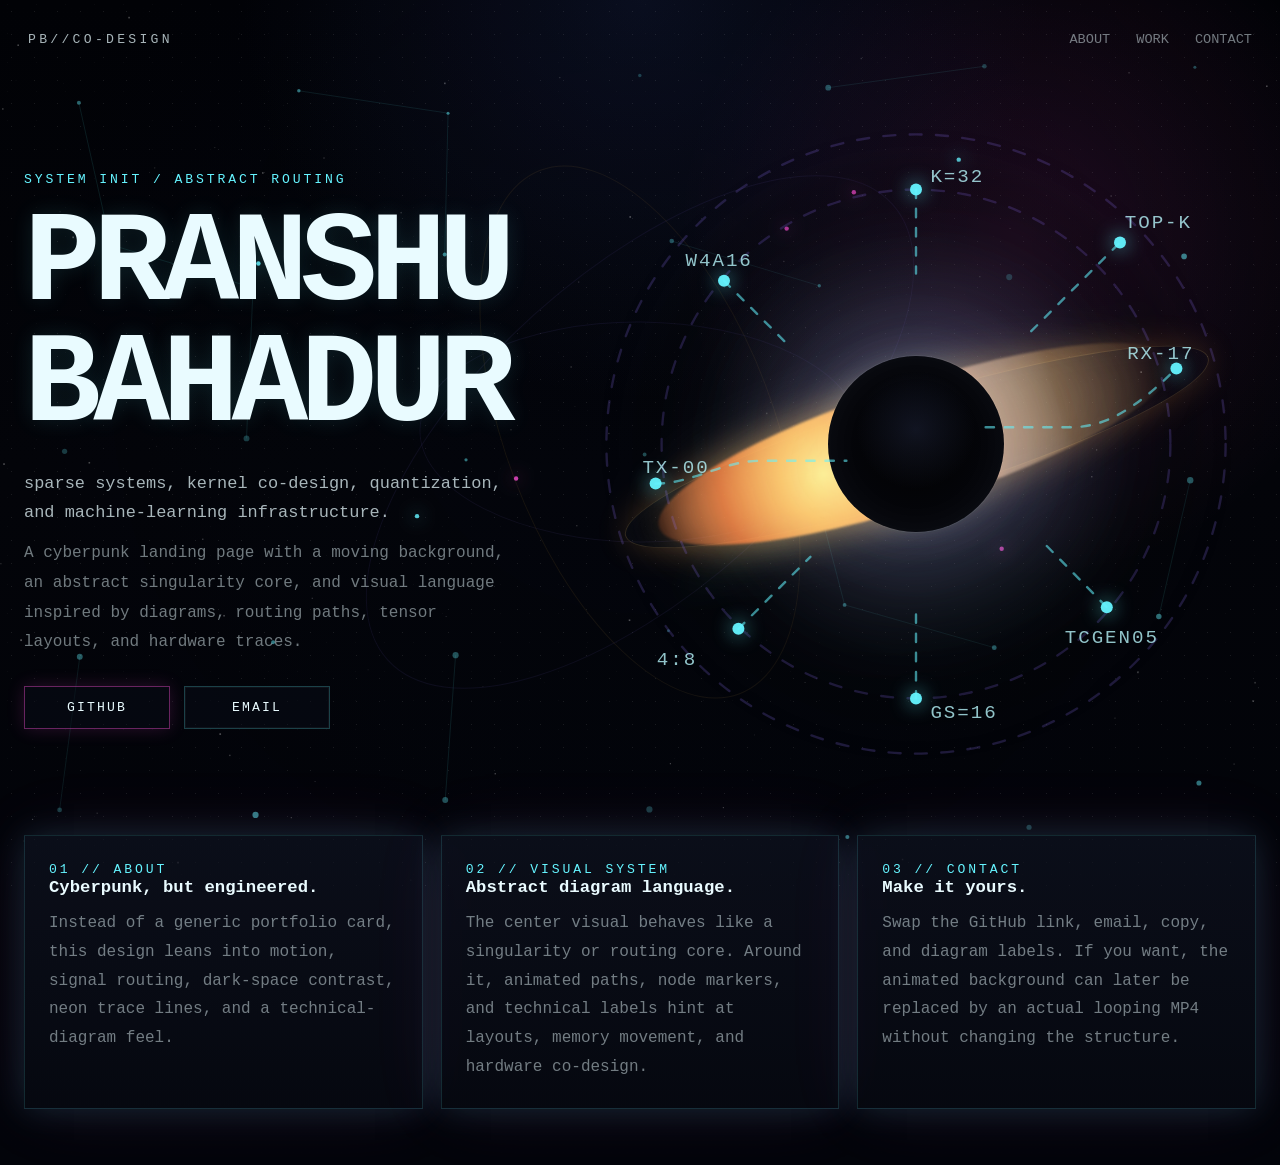
==== index.html @ ff1c65b3 "v1" ====
<!DOCTYPE html>
<html lang="en">
<head>
  <meta charset="UTF-8" />
  <meta name="viewport" content="width=device-width, initial-scale=1.0" />
  <title>Pranshu Bahadur — Co-Design</title>
  <meta name="description" content="Cyberpunk personal website with animated abstract co-design visuals." />
  <link rel="stylesheet" href="styles.css" />
</head>
<body>
  <div class="noise"></div>
  <canvas id="bg-canvas" aria-hidden="true"></canvas>

  <main class="page-shell">
    <header class="topbar">
      <div class="brand">PB//CO-DESIGN</div>
      <nav class="nav">
        <a href="#about">ABOUT</a>
        <a href="#work">WORK</a>
        <a href="#contact">CONTACT</a>
      </nav>
    </header>

    <section class="hero">
      <div class="hero-copy">
        <p class="eyebrow">SYSTEM INIT / ABSTRACT ROUTING</p>
        <h1>
          PRANSHU<br />
          BAHADUR
        </h1>
        <p class="lead">
          sparse systems, kernel co-design, quantization, and machine-learning infrastructure.
        </p>
        <p class="sublead">
          A cyberpunk landing page with a moving background, an abstract singularity core,
          and visual language inspired by diagrams, routing paths, tensor layouts, and hardware traces.
        </p>

        <div class="cta-row">
          <a class="cta primary" href="https://github.com/yourusername" target="_blank" rel="noreferrer">GITHUB</a>
          <a class="cta" href="mailto:you@example.com">EMAIL</a>
        </div>
      </div>

      <div class="hero-visual" aria-hidden="true">
        <div class="halo halo-1"></div>
        <div class="halo halo-2"></div>
        <div class="singularity-wrap">
          <div class="disc"></div>
          <div class="ring ring-a"></div>
          <div class="ring ring-b"></div>
          <div class="reference-texture"></div>
          <svg class="diagram-overlay" viewBox="0 0 600 600" fill="none" xmlns="http://www.w3.org/2000/svg">
            <circle cx="300" cy="300" r="212" class="trace faint"/>
            <circle cx="300" cy="300" r="258" class="trace faint"/>
            <path d="M83 333C114 333 139 314 170 314H242" class="trace"/>
            <path d="M358 286H429C456 286 481 273 517 237" class="trace"/>
            <path d="M300 88V158" class="trace"/>
            <path d="M300 442V512" class="trace"/>
            <path d="M140 164L191 215" class="trace"/>
            <path d="M409 385L459 436" class="trace"/>
            <path d="M152 454L212 394" class="trace"/>
            <path d="M396 206L470 132" class="trace"/>
            <circle cx="83" cy="333" r="5" class="node"/>
            <circle cx="517" cy="237" r="5" class="node"/>
            <circle cx="300" cy="88" r="5" class="node"/>
            <circle cx="300" cy="512" r="5" class="node"/>
            <circle cx="140" cy="164" r="5" class="node"/>
            <circle cx="459" cy="436" r="5" class="node"/>
            <circle cx="152" cy="454" r="5" class="node"/>
            <circle cx="470" cy="132" r="5" class="node"/>
            <text x="72" y="324">TX-00</text>
            <text x="476" y="229">RX-17</text>
            <text x="312" y="82">K=32</text>
            <text x="312" y="528">GS=16</text>
            <text x="108" y="152">W4A16</text>
            <text x="424" y="466">TCGEN05</text>
            <text x="84" y="484">4:8</text>
            <text x="474" y="120">TOP-K</text>
          </svg>
        </div>
      </div>
    </section>

    <section class="info-grid">
      <article id="about" class="panel">
        <span class="panel-tag">01 // ABOUT</span>
        <h2>Cyberpunk, but engineered.</h2>
        <p>
          Instead of a generic portfolio card, this design leans into motion, signal routing,
          dark-space contrast, neon trace lines, and a technical-diagram feel.
        </p>
      </article>

      <article id="work" class="panel">
        <span class="panel-tag">02 // VISUAL SYSTEM</span>
        <h2>Abstract diagram language.</h2>
        <p>
          The center visual behaves like a singularity or routing core. Around it, animated paths,
          node markers, and technical labels hint at layouts, memory movement, and hardware co-design.
        </p>
      </article>

      <article id="contact" class="panel">
        <span class="panel-tag">03 // CONTACT</span>
        <h2>Make it yours.</h2>
        <p>
          Swap the GitHub link, email, copy, and diagram labels. If you want, the animated background
          can later be replaced by an actual looping MP4 without changing the structure.
        </p>
      </article>
    </section>
  </main>

  <script src="script.js"></script>
</body>
</html>
---- styles.css ----
:root {
  --bg: #04050a;
  --bg-2: #080a14;
  --panel: rgba(10, 13, 23, 0.52);
  --line: rgba(103, 225, 255, 0.22);
  --line-strong: rgba(125, 245, 255, 0.78);
  --text: #e9fbff;
  --muted: rgba(233, 251, 255, 0.72);
  --soft: rgba(233, 251, 255, 0.48);
  --pink: #ff4fd8;
  --cyan: #65f4ff;
  --gold: #ffb84d;
  --violet: #8f75ff;
  --shadow: 0 0 32px rgba(101, 244, 255, 0.14), 0 0 72px rgba(255, 79, 216, 0.08);
  --mono: "IBM Plex Mono", "SFMono-Regular", Consolas, "Liberation Mono", Menlo, monospace;
}

* { box-sizing: border-box; }
html, body { margin: 0; min-height: 100%; }
body {
  font-family: var(--mono);
  color: var(--text);
  background:
    radial-gradient(circle at top, rgba(33, 44, 92, 0.3), transparent 30%),
    radial-gradient(circle at 80% 20%, rgba(255, 79, 216, 0.12), transparent 25%),
    linear-gradient(180deg, #020307 0%, var(--bg) 40%, #02040a 100%);
  overflow-x: hidden;
}

a { color: inherit; text-decoration: none; }

#bg-canvas,
.noise {
  position: fixed;
  inset: 0;
  width: 100%;
  height: 100%;
  pointer-events: none;
}

#bg-canvas {
  z-index: 0;
  opacity: 0.92;
}

.noise {
  z-index: 1;
  opacity: 0.11;
  background-image:
    radial-gradient(rgba(255,255,255,0.8) 0.55px, transparent 0.8px),
    radial-gradient(rgba(255,255,255,0.25) 0.4px, transparent 0.65px);
  background-position: 0 0, 22px 19px;
  background-size: 23px 23px, 29px 29px;
  mix-blend-mode: screen;
}

.page-shell {
  position: relative;
  z-index: 2;
  width: min(1320px, calc(100% - 48px));
  margin: 0 auto;
  padding: 24px 0 56px;
}

.topbar {
  display: flex;
  justify-content: space-between;
  align-items: center;
  gap: 20px;
  padding: 8px 4px 28px;
}

.brand {
  letter-spacing: 0.25em;
  font-size: 0.82rem;
  color: var(--muted);
}

.nav {
  display: flex;
  gap: 26px;
  flex-wrap: wrap;
}

.nav a {
  font-size: 0.85rem;
  color: var(--soft);
  transition: color 180ms ease, text-shadow 180ms ease;
}

.nav a:hover {
  color: var(--text);
  text-shadow: 0 0 18px rgba(101, 244, 255, 0.5);
}

.hero {
  min-height: 82vh;
  display: grid;
  grid-template-columns: 1.05fr 1fr;
  gap: 48px;
  align-items: center;
}

.hero-copy {
  padding: 24px 0;
}

.eyebrow,
.panel-tag {
  font-size: 0.82rem;
  letter-spacing: 0.22em;
  color: var(--cyan);
  margin-bottom: 18px;
}

.hero h1 {
  margin: 0;
  font-size: clamp(3.35rem, 10vw, 8rem);
  line-height: 0.94;
  letter-spacing: -0.06em;
  text-shadow: 0 0 22px rgba(101, 244, 255, 0.12);
}

.lead {
  margin: 24px 0 12px;
  max-width: 50ch;
  font-size: 1.06rem;
  line-height: 1.7;
  color: var(--muted);
}

.sublead {
  margin: 0;
  max-width: 58ch;
  line-height: 1.85;
  color: var(--soft);
}

.cta-row {
  display: flex;
  gap: 14px;
  flex-wrap: wrap;
  margin-top: 28px;
}

.cta {
  display: inline-flex;
  align-items: center;
  justify-content: center;
  min-width: 146px;
  padding: 13px 18px;
  border: 1px solid rgba(101, 244, 255, 0.24);
  background: rgba(10, 14, 25, 0.44);
  box-shadow: inset 0 0 0 1px rgba(255,255,255,0.04);
  backdrop-filter: blur(10px);
  color: var(--text);
  letter-spacing: 0.16em;
  font-size: 0.82rem;
  transition: transform 180ms ease, border-color 180ms ease, box-shadow 180ms ease;
}

.cta:hover {
  transform: translateY(-2px);
  border-color: rgba(101, 244, 255, 0.6);
  box-shadow: 0 0 22px rgba(101, 244, 255, 0.18);
}

.cta.primary {
  border-color: rgba(255, 79, 216, 0.4);
  box-shadow: 0 0 18px rgba(255, 79, 216, 0.16);
}

.hero-visual {
  position: relative;
  display: flex;
  align-items: center;
  justify-content: center;
  min-height: 720px;
}

.singularity-wrap {
  position: relative;
  width: min(720px, 96vw);
  aspect-ratio: 1;
  display: grid;
  place-items: center;
}

.halo {
  position: absolute;
  border-radius: 999px;
  filter: blur(40px);
}

.halo-1 {
  width: 430px;
  height: 430px;
  background: radial-gradient(circle, rgba(101, 244, 255, 0.28), transparent 68%);
}

.halo-2 {
  width: 520px;
  height: 320px;
  transform: rotate(-16deg);
  background: radial-gradient(circle, rgba(255, 79, 216, 0.18), transparent 68%);
}

.disc {
  position: absolute;
  width: 176px;
  height: 176px;
  border-radius: 50%;
  background:
    radial-gradient(circle at 50% 42%, rgba(44, 53, 89, 0.35), transparent 44%),
    radial-gradient(circle at 50% 50%, #020202 0%, #04050a 62%, #070b12 100%);
  box-shadow:
    0 0 0 1px rgba(255,255,255,0.06),
    0 0 52px rgba(255,255,255,0.08),
    inset 0 0 48px rgba(255,255,255,0.04);
  z-index: 6;
}

.ring {
  position: absolute;
  border-radius: 50%;
  transform-origin: center center;
}

.ring-a {
  width: 540px;
  height: 120px;
  transform: rotate(-18deg);
  background:
    radial-gradient(circle at 32% 50%, rgba(255, 242, 149, 0.95) 0%, rgba(255, 201, 110, 0.92) 12%, rgba(255, 128, 64, 0.72) 28%, rgba(117, 34, 8, 0.16) 50%, transparent 65%),
    linear-gradient(90deg, transparent 0%, rgba(255, 227, 150, 0.3) 20%, rgba(255,255,255,0.88) 50%, rgba(255, 191, 107, 0.28) 78%, transparent 100%);
  filter: blur(1.2px) drop-shadow(0 0 18px rgba(255, 201, 110, 0.45)) drop-shadow(0 0 30px rgba(255,255,255,0.18));
  z-index: 5;
  animation: drift-ring-a 18s linear infinite;
}

.ring-b {
  width: 610px;
  height: 100px;
  transform: rotate(-17deg) translateY(3px);
  border: 1px solid rgba(255, 206, 119, 0.18);
  box-shadow: 0 0 32px rgba(255, 166, 77, 0.2), inset 0 0 25px rgba(255,255,255,0.03);
  z-index: 4;
  animation: drift-ring-b 26s linear infinite reverse;
}

.reference-texture {
  position: absolute;
  inset: 11%;
  background-image: url("assets/blackhole-reference.png");
  background-size: cover;
  background-position: center;
  opacity: 0.16;
  mix-blend-mode: screen;
  filter: hue-rotate(120deg) saturate(0.7) blur(12px);
  border-radius: 50%;
  transform: rotate(-8deg) scale(1.02);
  z-index: 3;
}

.diagram-overlay {
  position: absolute;
  inset: 0;
  width: 100%;
  height: 100%;
  z-index: 7;
}

.diagram-overlay text {
  fill: rgba(186, 250, 255, 0.78);
  font-size: 16px;
  letter-spacing: 0.1em;
  font-family: var(--mono);
}

.trace {
  stroke: rgba(101, 244, 255, 0.56);
  stroke-width: 2;
  stroke-linecap: round;
  stroke-dasharray: 7 9;
}

.trace.faint {
  stroke: rgba(143, 117, 255, 0.2);
  stroke-dasharray: 10 12;
}

.node {
  fill: rgba(101, 244, 255, 0.95);
  filter: drop-shadow(0 0 8px rgba(101, 244, 255, 0.9));
}

.info-grid {
  display: grid;
  grid-template-columns: repeat(3, 1fr);
  gap: 18px;
  margin-top: 22px;
}

.panel {
  padding: 24px 24px 26px;
  border: 1px solid rgba(101, 244, 255, 0.14);
  background: linear-gradient(180deg, rgba(16, 20, 34, 0.65), rgba(8, 10, 18, 0.7));
  box-shadow: var(--shadow);
  backdrop-filter: blur(10px);
}

.panel h2 {
  margin: 0 0 12px;
  font-size: 1.08rem;
}

.panel p {
  margin: 0;
  line-height: 1.8;
  color: var(--soft);
}

@keyframes drift-ring-a {
  0% { transform: rotate(-18deg) scaleX(1) scaleY(1); }
  50% { transform: rotate(-16deg) scaleX(1.03) scaleY(1.02); }
  100% { transform: rotate(-18deg) scaleX(1) scaleY(1); }
}

@keyframes drift-ring-b {
  0% { transform: rotate(-17deg) translateY(3px) scaleX(1); }
  50% { transform: rotate(-19deg) translateY(5px) scaleX(1.02); }
  100% { transform: rotate(-17deg) translateY(3px) scaleX(1); }
}

@media (max-width: 1080px) {
  .hero {
    grid-template-columns: 1fr;
    gap: 18px;
  }

  .hero-visual {
    min-height: 560px;
    order: -1;
  }

  .info-grid {
    grid-template-columns: 1fr;
  }
}

@media (max-width: 720px) {
  .page-shell {
    width: min(100% - 28px, 1320px);
  }

  .topbar {
    flex-direction: column;
    align-items: flex-start;
  }

  .nav {
    gap: 14px;
  }

  .hero {
    min-height: auto;
  }

  .hero-visual {
    min-height: 400px;
  }

  .singularity-wrap {
    width: min(96vw, 500px);
  }

  .disc {
    width: 122px;
    height: 122px;
  }

  .ring-a {
    width: 390px;
    height: 84px;
  }

  .ring-b {
    width: 432px;
    height: 72px;
  }

  .diagram-overlay text {
    font-size: 11px;
  }
}
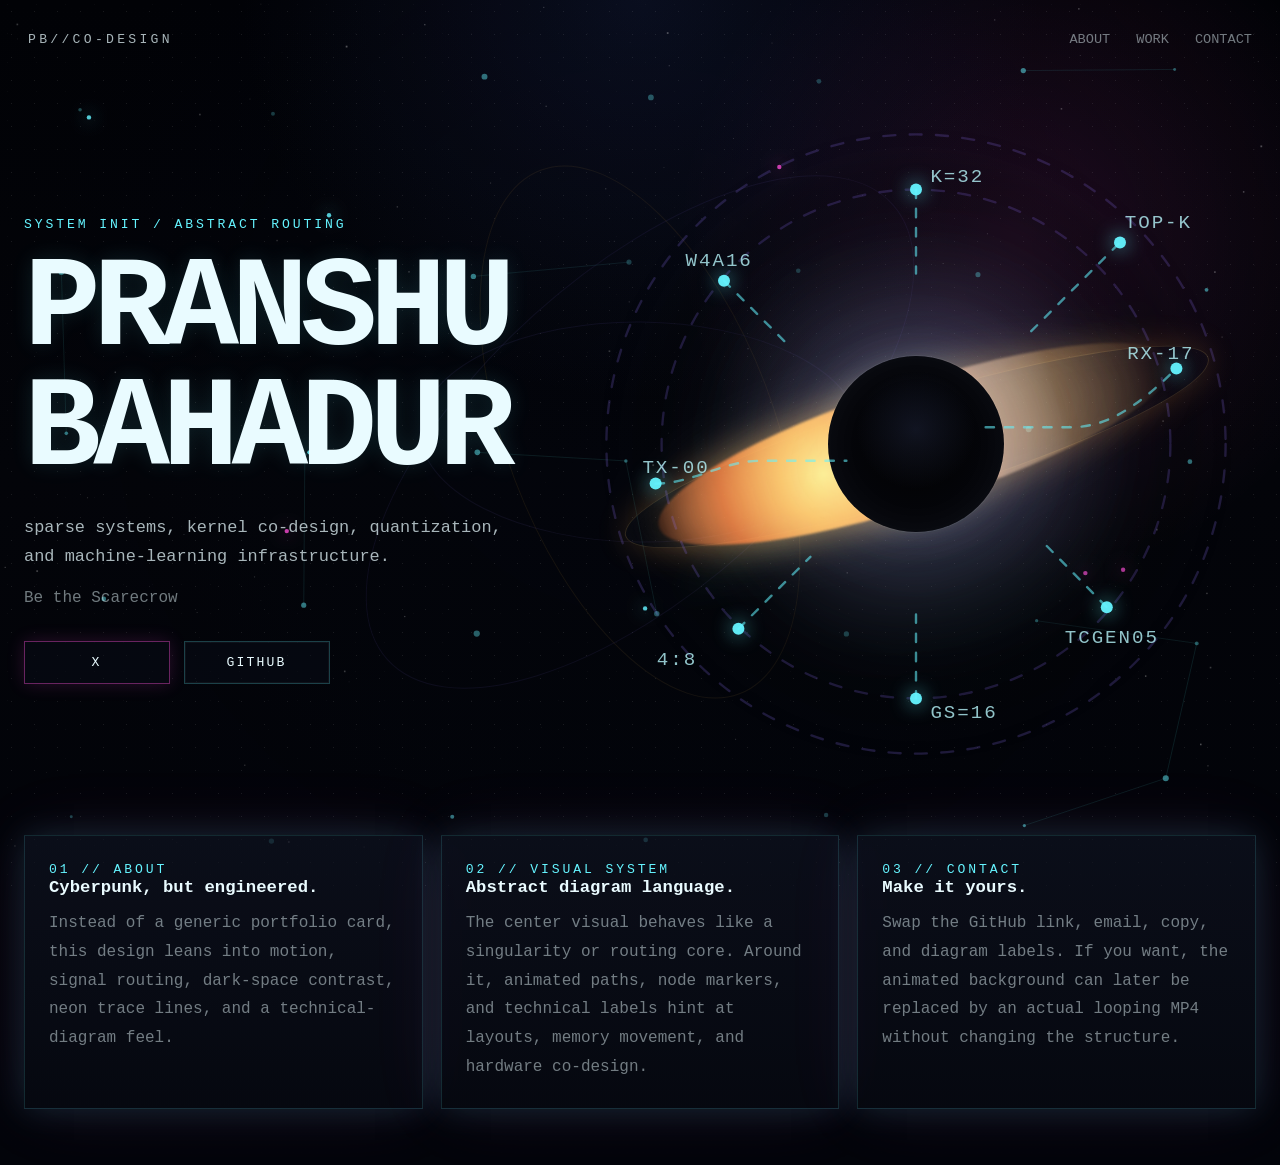
==== commit 95115ae9: "v1" ====
--- a/index.html
+++ b/index.html
@@ -32,13 +32,12 @@
           sparse systems, kernel co-design, quantization, and machine-learning infrastructure.
         </p>
         <p class="sublead">
-          A cyberpunk landing page with a moving background, an abstract singularity core,
-          and visual language inspired by diagrams, routing paths, tensor layouts, and hardware traces.
+          Be the Scarecrow
         </p>
 
         <div class="cta-row">
-          <a class="cta primary" href="https://github.com/yourusername" target="_blank" rel="noreferrer">GITHUB</a>
-          <a class="cta" href="mailto:you@example.com">EMAIL</a>
+          <a class="cta primary" href="https://x.com/PranshuBahadur" target="_blank" rel="noreferrer">X</a>
+          <a class="cta" href="https://github.com/Pranshu-Bahadur">GITHUB</a>
         </div>
       </div>
 
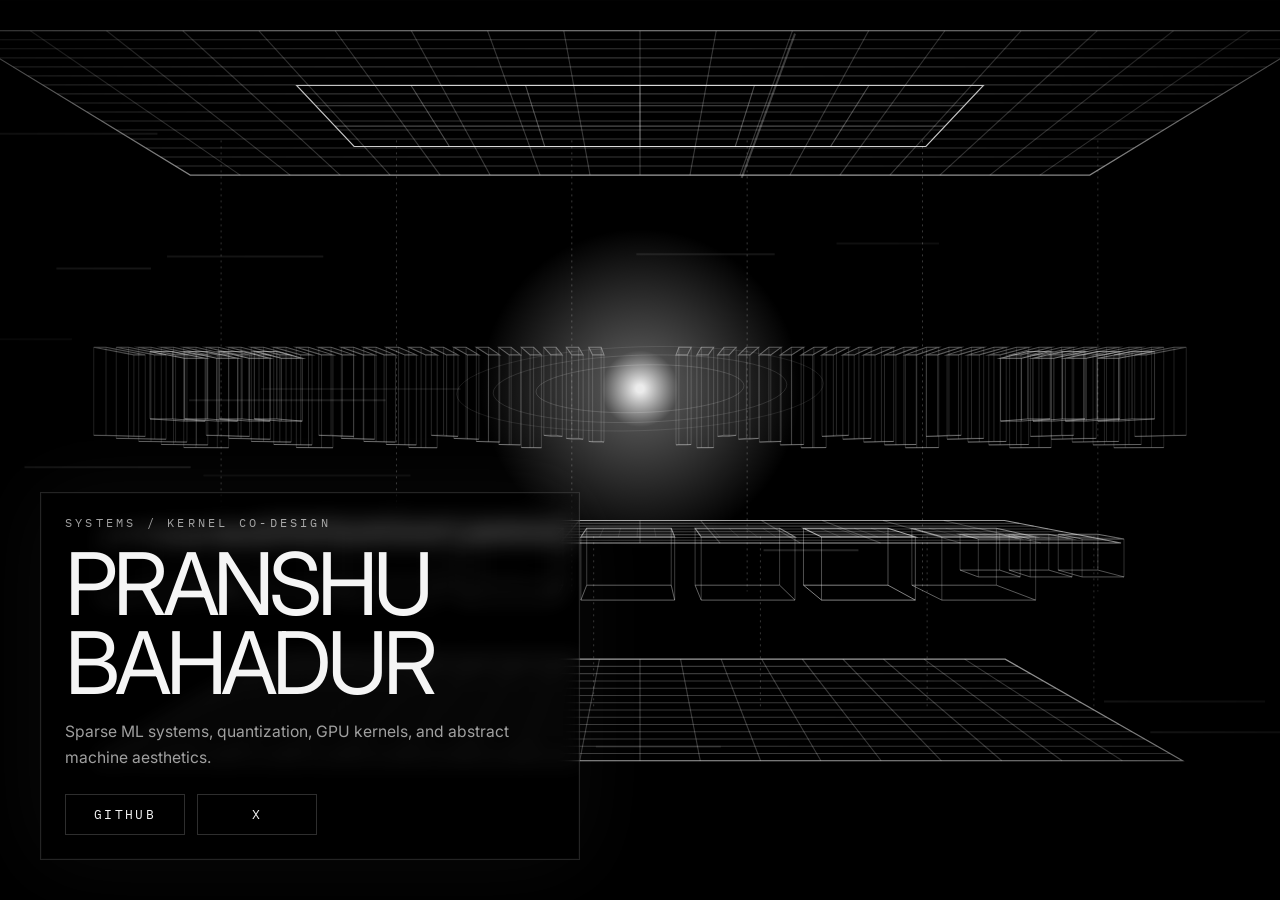
==== commit 16ef655b: "v1" ====
--- a/index.html
+++ b/index.html
@@ -3,111 +3,28 @@
 <head>
   <meta charset="UTF-8" />
   <meta name="viewport" content="width=device-width, initial-scale=1.0" />
-  <title>Pranshu Bahadur — Co-Design</title>
-  <meta name="description" content="Cyberpunk personal website with animated abstract co-design visuals." />
+  <title>Pranshu Bahadur</title>
+  <meta name="description" content="Minimal calling-card website with animated wireframe systems background." />
+  <link rel="preconnect" href="https://fonts.googleapis.com">
+  <link rel="preconnect" href="https://fonts.gstatic.com" crossorigin>
+  <link href="https://fonts.googleapis.com/css2?family=Inter:wght@300;400;500&family=IBM+Plex+Mono:wght@300;400&display=swap" rel="stylesheet">
   <link rel="stylesheet" href="styles.css" />
 </head>
 <body>
-  <div class="noise"></div>
-  <canvas id="bg-canvas" aria-hidden="true"></canvas>
+  <canvas id="scene" aria-hidden="true"></canvas>
+  <div class="scanlines" aria-hidden="true"></div>
+  <div class="vignette" aria-hidden="true"></div>
 
-  <main class="page-shell">
-    <header class="topbar">
-      <div class="brand">PB//CO-DESIGN</div>
-      <nav class="nav">
-        <a href="#about">ABOUT</a>
-        <a href="#work">WORK</a>
-        <a href="#contact">CONTACT</a>
-      </nav>
-    </header>
+  <main class="shell">
+    <section class="card">
+      <p class="kicker">SYSTEMS / KERNEL CO-DESIGN</p>
+      <h1>PRANSHU<br />BAHADUR</h1>
+      <p class="tagline">Sparse ML systems, quantization, GPU kernels, and abstract machine aesthetics.</p>
 
-    <section class="hero">
-      <div class="hero-copy">
-        <p class="eyebrow">SYSTEM INIT / ABSTRACT ROUTING</p>
-        <h1>
-          PRANSHU<br />
-          BAHADUR
-        </h1>
-        <p class="lead">
-          sparse systems, kernel co-design, quantization, and machine-learning infrastructure.
-        </p>
-        <p class="sublead">
-          Be the Scarecrow
-        </p>
-
-        <div class="cta-row">
-          <a class="cta primary" href="https://x.com/PranshuBahadur" target="_blank" rel="noreferrer">X</a>
-          <a class="cta" href="https://github.com/Pranshu-Bahadur">GITHUB</a>
-        </div>
+      <div class="links">
+        <a href="https://github.com/Pranshu-Bahadur" target="_blank" rel="noreferrer">GITHUB</a>
+        <a href="https://x.com/PranshuBahadur">X</a>
       </div>
-
-      <div class="hero-visual" aria-hidden="true">
-        <div class="halo halo-1"></div>
-        <div class="halo halo-2"></div>
-        <div class="singularity-wrap">
-          <div class="disc"></div>
-          <div class="ring ring-a"></div>
-          <div class="ring ring-b"></div>
-          <div class="reference-texture"></div>
-          <svg class="diagram-overlay" viewBox="0 0 600 600" fill="none" xmlns="http://www.w3.org/2000/svg">
-            <circle cx="300" cy="300" r="212" class="trace faint"/>
-            <circle cx="300" cy="300" r="258" class="trace faint"/>
-            <path d="M83 333C114 333 139 314 170 314H242" class="trace"/>
-            <path d="M358 286H429C456 286 481 273 517 237" class="trace"/>
-            <path d="M300 88V158" class="trace"/>
-            <path d="M300 442V512" class="trace"/>
-            <path d="M140 164L191 215" class="trace"/>
-            <path d="M409 385L459 436" class="trace"/>
-            <path d="M152 454L212 394" class="trace"/>
-            <path d="M396 206L470 132" class="trace"/>
-            <circle cx="83" cy="333" r="5" class="node"/>
-            <circle cx="517" cy="237" r="5" class="node"/>
-            <circle cx="300" cy="88" r="5" class="node"/>
-            <circle cx="300" cy="512" r="5" class="node"/>
-            <circle cx="140" cy="164" r="5" class="node"/>
-            <circle cx="459" cy="436" r="5" class="node"/>
-            <circle cx="152" cy="454" r="5" class="node"/>
-            <circle cx="470" cy="132" r="5" class="node"/>
-            <text x="72" y="324">TX-00</text>
-            <text x="476" y="229">RX-17</text>
-            <text x="312" y="82">K=32</text>
-            <text x="312" y="528">GS=16</text>
-            <text x="108" y="152">W4A16</text>
-            <text x="424" y="466">TCGEN05</text>
-            <text x="84" y="484">4:8</text>
-            <text x="474" y="120">TOP-K</text>
-          </svg>
-        </div>
-      </div>
-    </section>
-
-    <section class="info-grid">
-      <article id="about" class="panel">
-        <span class="panel-tag">01 // ABOUT</span>
-        <h2>Cyberpunk, but engineered.</h2>
-        <p>
-          Instead of a generic portfolio card, this design leans into motion, signal routing,
-          dark-space contrast, neon trace lines, and a technical-diagram feel.
-        </p>
-      </article>
-
-      <article id="work" class="panel">
-        <span class="panel-tag">02 // VISUAL SYSTEM</span>
-        <h2>Abstract diagram language.</h2>
-        <p>
-          The center visual behaves like a singularity or routing core. Around it, animated paths,
-          node markers, and technical labels hint at layouts, memory movement, and hardware co-design.
-        </p>
-      </article>
-
-      <article id="contact" class="panel">
-        <span class="panel-tag">03 // CONTACT</span>
-        <h2>Make it yours.</h2>
-        <p>
-          Swap the GitHub link, email, copy, and diagram labels. If you want, the animated background
-          can later be replaced by an actual looping MP4 without changing the structure.
-        </p>
-      </article>
     </section>
   </main>
 
--- a/styles.css
+++ b/styles.css
@@ -1,395 +1,137 @@
 :root {
-  --bg: #04050a;
-  --bg-2: #080a14;
-  --panel: rgba(10, 13, 23, 0.52);
-  --line: rgba(103, 225, 255, 0.22);
-  --line-strong: rgba(125, 245, 255, 0.78);
-  --text: #e9fbff;
-  --muted: rgba(233, 251, 255, 0.72);
-  --soft: rgba(233, 251, 255, 0.48);
-  --pink: #ff4fd8;
-  --cyan: #65f4ff;
-  --gold: #ffb84d;
-  --violet: #8f75ff;
-  --shadow: 0 0 32px rgba(101, 244, 255, 0.14), 0 0 72px rgba(255, 79, 216, 0.08);
-  --mono: "IBM Plex Mono", "SFMono-Regular", Consolas, "Liberation Mono", Menlo, monospace;
+  --bg: #000000;
+  --fg: rgba(255, 255, 255, 0.96);
+  --soft: rgba(255, 255, 255, 0.62);
+  --line: rgba(255, 255, 255, 0.18);
+  --line-strong: rgba(255, 255, 255, 0.78);
+  --panel: rgba(0, 0, 0, 0.34);
+  --panel-border: rgba(255, 255, 255, 0.14);
 }
 
-* { box-sizing: border-box; }
-html, body { margin: 0; min-height: 100%; }
-body {
-  font-family: var(--mono);
-  color: var(--text);
-  background:
-    radial-gradient(circle at top, rgba(33, 44, 92, 0.3), transparent 30%),
-    radial-gradient(circle at 80% 20%, rgba(255, 79, 216, 0.12), transparent 25%),
-    linear-gradient(180deg, #020307 0%, var(--bg) 40%, #02040a 100%);
-  overflow-x: hidden;
+* {
+  box-sizing: border-box;
 }
 
-a { color: inherit; text-decoration: none; }
+html,
+body {
+  margin: 0;
+  min-height: 100%;
+  background: var(--bg);
+}
 
-#bg-canvas,
-.noise {
+body {
+  color: var(--fg);
+  overflow: hidden;
+  font-family: Inter, system-ui, sans-serif;
+}
+
+canvas,
+.scanlines,
+.vignette,
+.shell {
   position: fixed;
   inset: 0;
+}
+
+#scene {
   width: 100%;
   height: 100%;
+  background: #000;
+}
+
+.scanlines {
+  pointer-events: none;
+  opacity: 0.18;
+  background-image: linear-gradient(to bottom, rgba(255,255,255,0.055) 0px, rgba(255,255,255,0.055) 1px, transparent 1px, transparent 4px);
+  mix-blend-mode: screen;
+}
+
+.vignette {
+  pointer-events: none;
+  background: radial-gradient(circle at center, transparent 42%, rgba(0,0,0,0.18) 70%, rgba(0,0,0,0.62) 100%);
+}
+
+.shell {
+  display: flex;
+  align-items: flex-end;
+  justify-content: flex-start;
+  padding: 40px;
   pointer-events: none;
 }
 
-#bg-canvas {
-  z-index: 0;
-  opacity: 0.92;
+.card {
+  width: min(540px, calc(100vw - 48px));
+  padding: 22px 24px 24px;
+  border: 1px solid var(--panel-border);
+  background: linear-gradient(180deg, rgba(0,0,0,0.08), var(--panel));
+  backdrop-filter: blur(10px);
+  box-shadow: inset 0 0 0 1px rgba(255,255,255,0.025), 0 0 80px rgba(255,255,255,0.04);
+  pointer-events: auto;
 }
 
-.noise {
-  z-index: 1;
-  opacity: 0.11;
-  background-image:
-    radial-gradient(rgba(255,255,255,0.8) 0.55px, transparent 0.8px),
-    radial-gradient(rgba(255,255,255,0.25) 0.4px, transparent 0.65px);
-  background-position: 0 0, 22px 19px;
-  background-size: 23px 23px, 29px 29px;
-  mix-blend-mode: screen;
+.kicker {
+  margin: 0 0 14px;
+  color: var(--soft);
+  font-family: "IBM Plex Mono", monospace;
+  font-size: 0.72rem;
+  letter-spacing: 0.28em;
 }
 
-.page-shell {
-  position: relative;
-  z-index: 2;
-  width: min(1320px, calc(100% - 48px));
-  margin: 0 auto;
-  padding: 24px 0 56px;
+h1 {
+  margin: 0;
+  font-size: clamp(2.8rem, 7vw, 5.4rem);
+  line-height: 0.92;
+  font-weight: 400;
+  letter-spacing: -0.06em;
 }
 
-.topbar {
-  display: flex;
-  justify-content: space-between;
-  align-items: center;
-  gap: 20px;
-  padding: 8px 4px 28px;
+.tagline {
+  margin: 16px 0 0;
+  max-width: 30rem;
+  color: var(--soft);
+  line-height: 1.7;
+  font-size: 0.98rem;
 }
 
-.brand {
-  letter-spacing: 0.25em;
-  font-size: 0.82rem;
-  color: var(--muted);
+.links {
+  display: flex;
+  gap: 12px;
+  flex-wrap: wrap;
+  margin-top: 22px;
 }
 
-.nav {
-  display: flex;
-  gap: 26px;
-  flex-wrap: wrap;
-}
-
-.nav a {
-  font-size: 0.85rem;
-  color: var(--soft);
-  transition: color 180ms ease, text-shadow 180ms ease;
-}
-
-.nav a:hover {
-  color: var(--text);
-  text-shadow: 0 0 18px rgba(101, 244, 255, 0.5);
-}
-
-.hero {
-  min-height: 82vh;
-  display: grid;
-  grid-template-columns: 1.05fr 1fr;
-  gap: 48px;
-  align-items: center;
-}
-
-.hero-copy {
-  padding: 24px 0;
-}
-
-.eyebrow,
-.panel-tag {
-  font-size: 0.82rem;
-  letter-spacing: 0.22em;
-  color: var(--cyan);
-  margin-bottom: 18px;
-}
-
-.hero h1 {
-  margin: 0;
-  font-size: clamp(3.35rem, 10vw, 8rem);
-  line-height: 0.94;
-  letter-spacing: -0.06em;
-  text-shadow: 0 0 22px rgba(101, 244, 255, 0.12);
-}
-
-.lead {
-  margin: 24px 0 12px;
-  max-width: 50ch;
-  font-size: 1.06rem;
-  line-height: 1.7;
-  color: var(--muted);
-}
-
-.sublead {
-  margin: 0;
-  max-width: 58ch;
-  line-height: 1.85;
-  color: var(--soft);
-}
-
-.cta-row {
-  display: flex;
-  gap: 14px;
-  flex-wrap: wrap;
-  margin-top: 28px;
-}
-
-.cta {
+.links a {
   display: inline-flex;
   align-items: center;
   justify-content: center;
-  min-width: 146px;
-  padding: 13px 18px;
-  border: 1px solid rgba(101, 244, 255, 0.24);
-  background: rgba(10, 14, 25, 0.44);
-  box-shadow: inset 0 0 0 1px rgba(255,255,255,0.04);
-  backdrop-filter: blur(10px);
-  color: var(--text);
-  letter-spacing: 0.16em;
+  min-width: 120px;
+  padding: 11px 14px;
+  border: 1px solid rgba(255,255,255,0.18);
+  color: var(--fg);
+  text-decoration: none;
+  font-family: "IBM Plex Mono", monospace;
   font-size: 0.82rem;
-  transition: transform 180ms ease, border-color 180ms ease, box-shadow 180ms ease;
+  letter-spacing: 0.18em;
+  transition: background-color 180ms ease, border-color 180ms ease, transform 180ms ease;
 }
 
-.cta:hover {
-  transform: translateY(-2px);
-  border-color: rgba(101, 244, 255, 0.6);
-  box-shadow: 0 0 22px rgba(101, 244, 255, 0.18);
-}
-
-.cta.primary {
-  border-color: rgba(255, 79, 216, 0.4);
-  box-shadow: 0 0 18px rgba(255, 79, 216, 0.16);
-}
-
-.hero-visual {
-  position: relative;
-  display: flex;
-  align-items: center;
-  justify-content: center;
-  min-height: 720px;
-}
-
-.singularity-wrap {
-  position: relative;
-  width: min(720px, 96vw);
-  aspect-ratio: 1;
-  display: grid;
-  place-items: center;
-}
-
-.halo {
-  position: absolute;
-  border-radius: 999px;
-  filter: blur(40px);
-}
-
-.halo-1 {
-  width: 430px;
-  height: 430px;
-  background: radial-gradient(circle, rgba(101, 244, 255, 0.28), transparent 68%);
-}
-
-.halo-2 {
-  width: 520px;
-  height: 320px;
-  transform: rotate(-16deg);
-  background: radial-gradient(circle, rgba(255, 79, 216, 0.18), transparent 68%);
-}
-
-.disc {
-  position: absolute;
-  width: 176px;
-  height: 176px;
-  border-radius: 50%;
-  background:
-    radial-gradient(circle at 50% 42%, rgba(44, 53, 89, 0.35), transparent 44%),
-    radial-gradient(circle at 50% 50%, #020202 0%, #04050a 62%, #070b12 100%);
-  box-shadow:
-    0 0 0 1px rgba(255,255,255,0.06),
-    0 0 52px rgba(255,255,255,0.08),
-    inset 0 0 48px rgba(255,255,255,0.04);
-  z-index: 6;
-}
-
-.ring {
-  position: absolute;
-  border-radius: 50%;
-  transform-origin: center center;
-}
-
-.ring-a {
-  width: 540px;
-  height: 120px;
-  transform: rotate(-18deg);
-  background:
-    radial-gradient(circle at 32% 50%, rgba(255, 242, 149, 0.95) 0%, rgba(255, 201, 110, 0.92) 12%, rgba(255, 128, 64, 0.72) 28%, rgba(117, 34, 8, 0.16) 50%, transparent 65%),
-    linear-gradient(90deg, transparent 0%, rgba(255, 227, 150, 0.3) 20%, rgba(255,255,255,0.88) 50%, rgba(255, 191, 107, 0.28) 78%, transparent 100%);
-  filter: blur(1.2px) drop-shadow(0 0 18px rgba(255, 201, 110, 0.45)) drop-shadow(0 0 30px rgba(255,255,255,0.18));
-  z-index: 5;
-  animation: drift-ring-a 18s linear infinite;
-}
-
-.ring-b {
-  width: 610px;
-  height: 100px;
-  transform: rotate(-17deg) translateY(3px);
-  border: 1px solid rgba(255, 206, 119, 0.18);
-  box-shadow: 0 0 32px rgba(255, 166, 77, 0.2), inset 0 0 25px rgba(255,255,255,0.03);
-  z-index: 4;
-  animation: drift-ring-b 26s linear infinite reverse;
-}
-
-.reference-texture {
-  position: absolute;
-  inset: 11%;
-  background-image: url("assets/blackhole-reference.png");
-  background-size: cover;
-  background-position: center;
-  opacity: 0.16;
-  mix-blend-mode: screen;
-  filter: hue-rotate(120deg) saturate(0.7) blur(12px);
-  border-radius: 50%;
-  transform: rotate(-8deg) scale(1.02);
-  z-index: 3;
-}
-
-.diagram-overlay {
-  position: absolute;
-  inset: 0;
-  width: 100%;
-  height: 100%;
-  z-index: 7;
-}
-
-.diagram-overlay text {
-  fill: rgba(186, 250, 255, 0.78);
-  font-size: 16px;
-  letter-spacing: 0.1em;
-  font-family: var(--mono);
-}
-
-.trace {
-  stroke: rgba(101, 244, 255, 0.56);
-  stroke-width: 2;
-  stroke-linecap: round;
-  stroke-dasharray: 7 9;
-}
-
-.trace.faint {
-  stroke: rgba(143, 117, 255, 0.2);
-  stroke-dasharray: 10 12;
-}
-
-.node {
-  fill: rgba(101, 244, 255, 0.95);
-  filter: drop-shadow(0 0 8px rgba(101, 244, 255, 0.9));
-}
-
-.info-grid {
-  display: grid;
-  grid-template-columns: repeat(3, 1fr);
-  gap: 18px;
-  margin-top: 22px;
-}
-
-.panel {
-  padding: 24px 24px 26px;
-  border: 1px solid rgba(101, 244, 255, 0.14);
-  background: linear-gradient(180deg, rgba(16, 20, 34, 0.65), rgba(8, 10, 18, 0.7));
-  box-shadow: var(--shadow);
-  backdrop-filter: blur(10px);
-}
-
-.panel h2 {
-  margin: 0 0 12px;
-  font-size: 1.08rem;
-}
-
-.panel p {
-  margin: 0;
-  line-height: 1.8;
-  color: var(--soft);
-}
-
-@keyframes drift-ring-a {
-  0% { transform: rotate(-18deg) scaleX(1) scaleY(1); }
-  50% { transform: rotate(-16deg) scaleX(1.03) scaleY(1.02); }
-  100% { transform: rotate(-18deg) scaleX(1) scaleY(1); }
-}
-
-@keyframes drift-ring-b {
-  0% { transform: rotate(-17deg) translateY(3px) scaleX(1); }
-  50% { transform: rotate(-19deg) translateY(5px) scaleX(1.02); }
-  100% { transform: rotate(-17deg) translateY(3px) scaleX(1); }
-}
-
-@media (max-width: 1080px) {
-  .hero {
-    grid-template-columns: 1fr;
-    gap: 18px;
-  }
-
-  .hero-visual {
-    min-height: 560px;
-    order: -1;
-  }
-
-  .info-grid {
-    grid-template-columns: 1fr;
-  }
+.links a:hover {
+  background: rgba(255,255,255,0.06);
+  border-color: rgba(255,255,255,0.42);
+  transform: translateY(-1px);
 }
 
 @media (max-width: 720px) {
-  .page-shell {
-    width: min(100% - 28px, 1320px);
+  .shell {
+    padding: 18px;
+    align-items: flex-end;
   }
 
-  .topbar {
-    flex-direction: column;
-    align-items: flex-start;
+  .card {
+    padding: 18px;
   }
 
-  .nav {
-    gap: 14px;
-  }
-
-  .hero {
-    min-height: auto;
-  }
-
-  .hero-visual {
-    min-height: 400px;
-  }
-
-  .singularity-wrap {
-    width: min(96vw, 500px);
-  }
-
-  .disc {
-    width: 122px;
-    height: 122px;
-  }
-
-  .ring-a {
-    width: 390px;
-    height: 84px;
-  }
-
-  .ring-b {
-    width: 432px;
-    height: 72px;
-  }
-
-  .diagram-overlay text {
-    font-size: 11px;
+  .tagline {
+    font-size: 0.92rem;
   }
 }
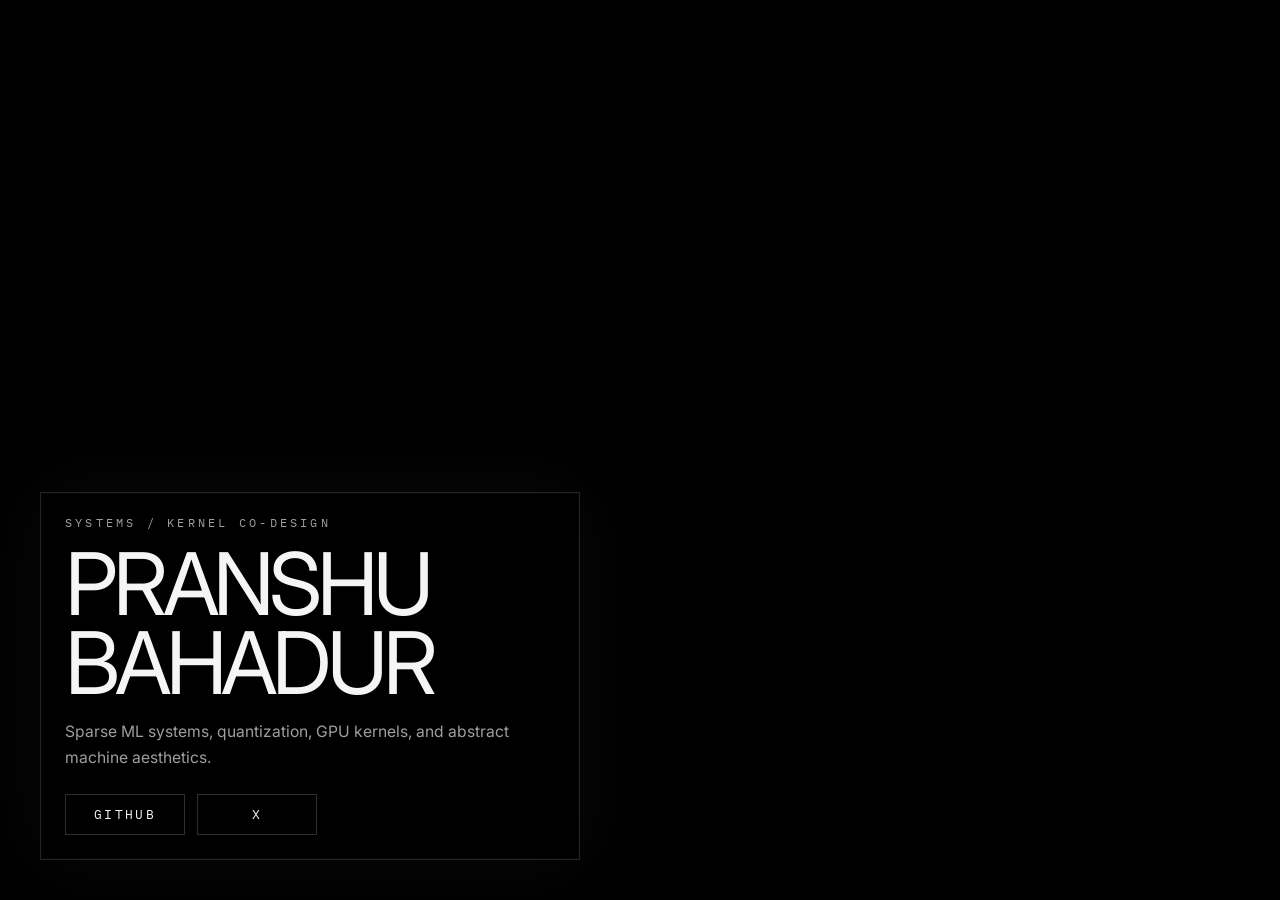
==== commit 55b16e33: "v1" ====
--- a/index.html
+++ b/index.html
@@ -28,6 +28,6 @@
     </section>
   </main>
 
-  <script src="script.js"></script>
+  <script src="https://github.com/Pranshu-Bahadur/pranshu-bahadur.github.io/blob/main/script.js"></script>
 </body>
 </html>
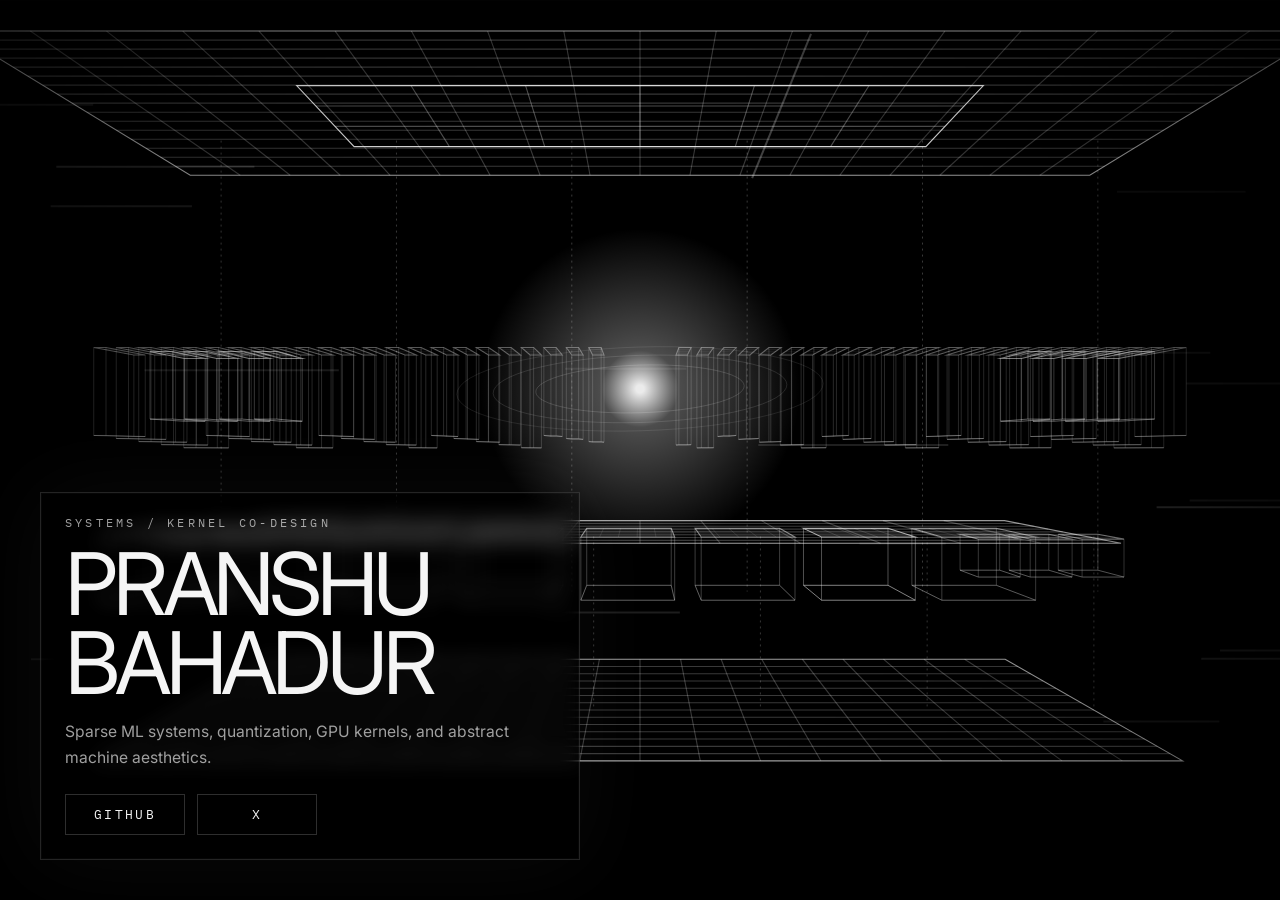
==== commit a063e960: "v1" ====
--- a/index.html
+++ b/index.html
@@ -28,6 +28,6 @@
     </section>
   </main>
 
-  <script src="https://github.com/Pranshu-Bahadur/pranshu-bahadur.github.io/blob/main/script.js"></script>
+  <script src="./script.js"></script>
 </body>
 </html>
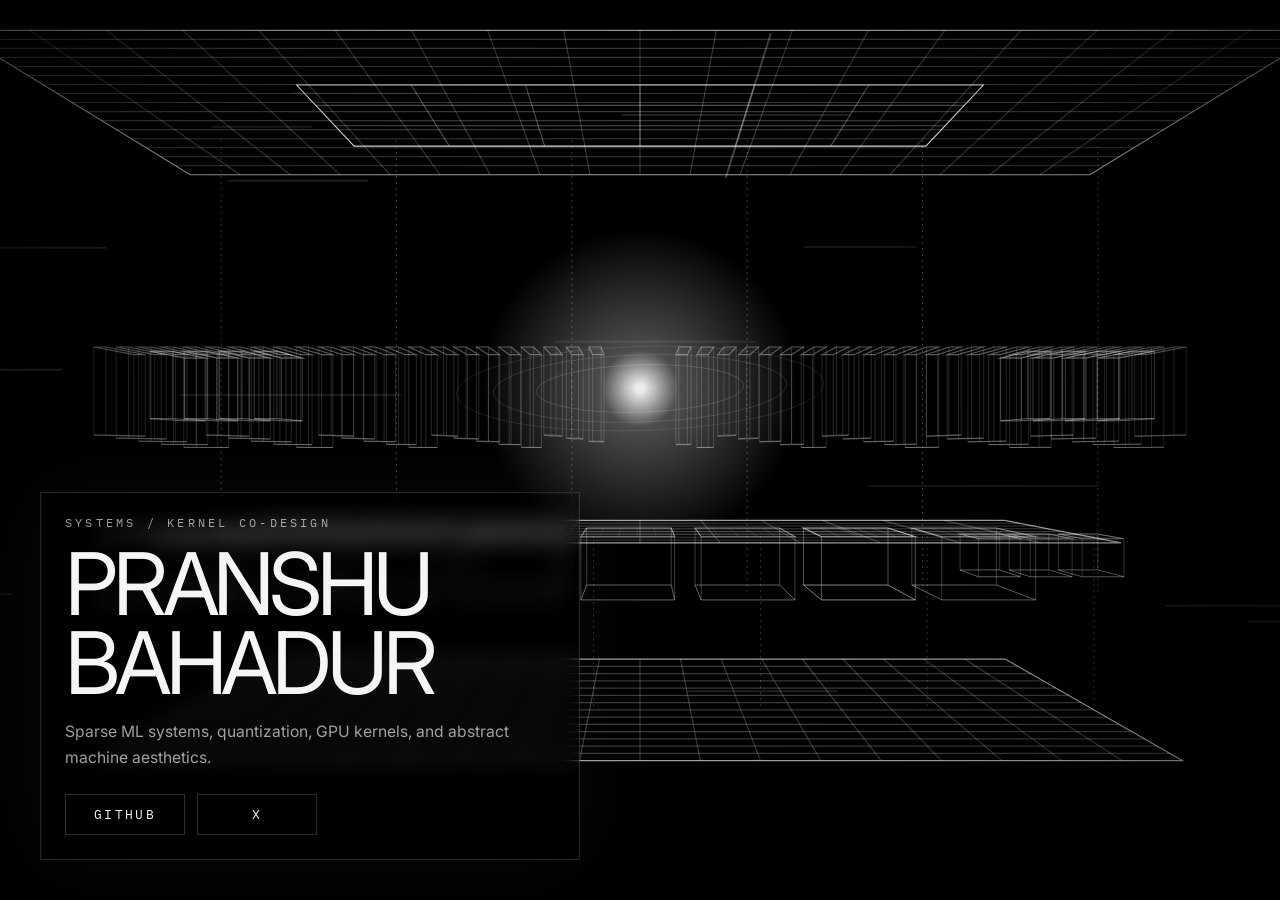
==== commit baba1f86: "v1" ====
--- a/index.html
+++ b/index.html
@@ -8,7 +8,7 @@
   <link rel="preconnect" href="https://fonts.googleapis.com">
   <link rel="preconnect" href="https://fonts.gstatic.com" crossorigin>
   <link href="https://fonts.googleapis.com/css2?family=Inter:wght@300;400;500&family=IBM+Plex+Mono:wght@300;400&display=swap" rel="stylesheet">
-  <link rel="stylesheet" href="styles.css" />
+  <link rel="stylesheet" href="./styles.css" />
 </head>
 <body>
   <canvas id="scene" aria-hidden="true"></canvas>
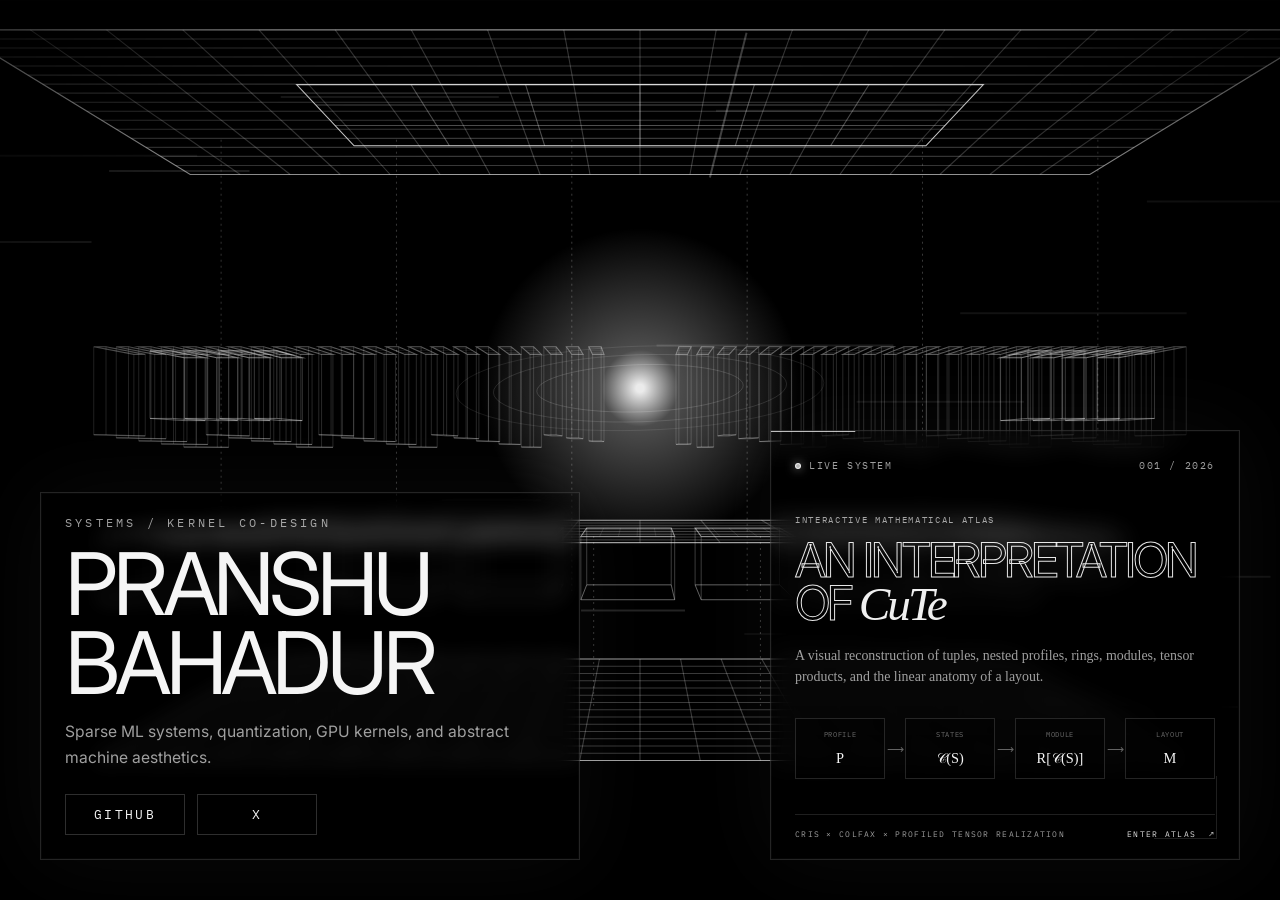
==== commit df2d432e: "CuTe" ====
--- a/index.html
+++ b/index.html
@@ -4,7 +4,7 @@
   <meta charset="UTF-8" />
   <meta name="viewport" content="width=device-width, initial-scale=1.0" />
   <title>Pranshu Bahadur</title>
-  <meta name="description" content="Minimal calling-card website with animated wireframe systems background." />
+  <meta name="description" content="Pranshu Bahadur — systems, kernel co-design, and an interactive interpretation of CuTe." />
   <link rel="preconnect" href="https://fonts.googleapis.com">
   <link rel="preconnect" href="https://fonts.gstatic.com" crossorigin>
   <link href="https://fonts.googleapis.com/css2?family=Inter:wght@300;400;500&family=IBM+Plex+Mono:wght@300;400&display=swap" rel="stylesheet">
@@ -26,6 +26,40 @@
         <a href="https://x.com/PranshuBahadur">X</a>
       </div>
     </section>
+
+    <a
+      class="feature-card"
+      href="https://cute-universe.pranshubahadur.chatgpt.site"
+      target="_blank"
+      rel="noreferrer"
+      aria-label="Open An Interpretation of CuTe"
+    >
+      <div class="feature-meta">
+        <span><i class="live-dot" aria-hidden="true"></i> LIVE SYSTEM</span>
+        <span>001 / 2026</span>
+      </div>
+
+      <div class="feature-title">
+        <p>INTERACTIVE MATHEMATICAL ATLAS</p>
+        <h2>AN INTERPRETATION<br />OF <em>CuTe</em></h2>
+        <p class="feature-copy">A visual reconstruction of tuples, nested profiles, rings, modules, tensor products, and the linear anatomy of a layout.</p>
+      </div>
+
+      <div class="feature-path" aria-label="Profile to layout formulation">
+        <span><small>PROFILE</small><strong>P</strong></span>
+        <b>⟶</b>
+        <span><small>STATES</small><strong>𝒞(S)</strong></span>
+        <b>⟶</b>
+        <span><small>MODULE</small><strong>R[𝒞(S)]</strong></span>
+        <b>⟶</b>
+        <span><small>LAYOUT</small><strong>M</strong></span>
+      </div>
+
+      <div class="feature-footer">
+        <span>CRIS × COLFAX × PROFILED TENSOR REALIZATION</span>
+        <strong>ENTER ATLAS&nbsp; ↗</strong>
+      </div>
+    </a>
   </main>
 
   <script src="./script.js"></script>
--- a/styles.css
+++ b/styles.css
@@ -52,9 +52,11 @@
 }
 
 .shell {
-  display: flex;
+  display: grid;
+  grid-template-columns: minmax(320px, 540px) minmax(320px, 470px);
   align-items: flex-end;
-  justify-content: flex-start;
+  justify-content: space-between;
+  gap: 28px;
   padding: 40px;
   pointer-events: none;
 }
@@ -121,9 +123,232 @@
   transform: translateY(-1px);
 }
 
+.feature-card {
+  position: relative;
+  display: grid;
+  min-height: 430px;
+  padding: 22px 24px 20px;
+  overflow: hidden;
+  border: 1px solid var(--panel-border);
+  color: var(--fg);
+  background:
+    linear-gradient(90deg, transparent 49.8%, rgba(255,255,255,0.035) 50%, transparent 50.2%),
+    linear-gradient(transparent 49.8%, rgba(255,255,255,0.035) 50%, transparent 50.2%),
+    linear-gradient(180deg, rgba(0,0,0,0.08), rgba(0,0,0,0.48));
+  background-size: 54px 54px, 54px 54px, auto;
+  box-shadow: inset 0 0 0 1px rgba(255,255,255,0.025), 0 0 80px rgba(255,255,255,0.04);
+  text-decoration: none;
+  backdrop-filter: blur(12px);
+  pointer-events: auto;
+  transition: border-color 220ms ease, background-color 220ms ease, transform 220ms ease;
+}
+
+.feature-card::before,
+.feature-card::after {
+  content: "";
+  position: absolute;
+  pointer-events: none;
+  transition: transform 420ms ease;
+}
+
+.feature-card::before {
+  top: 0;
+  right: 0;
+  left: 0;
+  height: 1px;
+  background: rgba(255,255,255,0.72);
+  transform: scaleX(0.18);
+  transform-origin: left;
+}
+
+.feature-card::after {
+  right: 22px;
+  bottom: 20px;
+  width: 62px;
+  height: 62px;
+  border-right: 1px solid rgba(255,255,255,0.12);
+  border-bottom: 1px solid rgba(255,255,255,0.12);
+}
+
+.feature-card:hover,
+.feature-card:focus-visible {
+  border-color: rgba(255,255,255,0.44);
+  outline: none;
+  background-color: rgba(255,255,255,0.025);
+  transform: translateY(-3px);
+}
+
+.feature-card:hover::before,
+.feature-card:focus-visible::before {
+  transform: scaleX(1);
+}
+
+.feature-card:hover::after,
+.feature-card:focus-visible::after {
+  transform: translate(-4px, -4px);
+}
+
+.feature-meta,
+.feature-footer {
+  position: relative;
+  z-index: 2;
+  display: flex;
+  align-items: center;
+  justify-content: space-between;
+  gap: 18px;
+  color: var(--soft);
+  font-family: "IBM Plex Mono", monospace;
+  font-size: 0.62rem;
+  letter-spacing: 0.16em;
+}
+
+.feature-meta > span:first-child {
+  display: inline-flex;
+  align-items: center;
+  gap: 8px;
+}
+
+.live-dot {
+  display: inline-block;
+  width: 6px;
+  height: 6px;
+  border: 1px solid rgba(255,255,255,0.84);
+  border-radius: 50%;
+  background: rgba(255,255,255,0.72);
+  box-shadow: 0 0 10px rgba(255,255,255,0.62);
+  animation: live-pulse 2.4s ease-in-out infinite;
+}
+
+@keyframes live-pulse {
+  0%, 100% { opacity: 0.38; transform: scale(0.84); }
+  50% { opacity: 1; transform: scale(1); }
+}
+
+.feature-title {
+  position: relative;
+  z-index: 2;
+  align-self: center;
+  padding: 28px 0 24px;
+}
+
+.feature-title > p:first-child {
+  margin: 0 0 12px;
+  color: var(--soft);
+  font-family: "IBM Plex Mono", monospace;
+  font-size: 0.58rem;
+  letter-spacing: 0.18em;
+}
+
+.feature-title h2 {
+  margin: 0;
+  color: transparent;
+  font-size: clamp(2rem, 3.7vw, 3.6rem);
+  font-weight: 400;
+  letter-spacing: -0.065em;
+  line-height: 0.91;
+  -webkit-text-stroke: 1px rgba(255,255,255,0.9);
+}
+
+.feature-title h2 em {
+  color: rgba(255,255,255,0.94);
+  font-family: Georgia, "Times New Roman", serif;
+  font-weight: 400;
+  -webkit-text-stroke: 0;
+}
+
+.feature-copy {
+  max-width: 25rem;
+  margin: 18px 0 0;
+  color: var(--soft);
+  font-family: Georgia, "Times New Roman", serif;
+  font-size: 0.87rem;
+  line-height: 1.55;
+}
+
+.feature-path {
+  position: relative;
+  z-index: 2;
+  display: flex;
+  align-items: stretch;
+  margin-bottom: 22px;
+}
+
+.feature-path > span {
+  display: grid;
+  flex: 1;
+  place-items: center;
+  min-width: 0;
+  padding: 8px 4px;
+  border: 1px solid rgba(255,255,255,0.14);
+  background: rgba(0,0,0,0.48);
+}
+
+.feature-path small {
+  color: rgba(255,255,255,0.42);
+  font-family: "IBM Plex Mono", monospace;
+  font-size: 0.44rem;
+  letter-spacing: 0.1em;
+}
+
+.feature-path strong {
+  margin-top: 4px;
+  font-family: Georgia, "Times New Roman", serif;
+  font-size: 0.9rem;
+  font-weight: 400;
+}
+
+.feature-path > b {
+  display: grid;
+  place-items: center;
+  width: 20px;
+  color: rgba(255,255,255,0.38);
+  font-family: Georgia, "Times New Roman", serif;
+  font-size: 0.72rem;
+  font-weight: 400;
+}
+
+.feature-footer {
+  align-self: end;
+  padding-top: 14px;
+  border-top: 1px solid rgba(255,255,255,0.12);
+  font-size: 0.5rem;
+}
+
+.feature-footer strong {
+  color: rgba(255,255,255,0.88);
+  font-weight: 400;
+  white-space: nowrap;
+}
+
+@media (max-width: 980px) {
+  body {
+    overflow: auto;
+  }
+
+  .shell {
+    position: relative;
+    grid-template-columns: 1fr;
+    align-content: end;
+    min-height: 100svh;
+    padding-top: 84px;
+    overflow-y: auto;
+  }
+
+  .card,
+  .feature-card {
+    width: min(620px, 100%);
+  }
+
+  .feature-card {
+    justify-self: end;
+    min-height: 390px;
+  }
+}
+
 @media (max-width: 720px) {
   .shell {
     padding: 18px;
+    padding-top: 72px;
     align-items: flex-end;
   }
 
@@ -134,4 +359,37 @@
   .tagline {
     font-size: 0.92rem;
   }
-}
+
+  .feature-card {
+    min-height: 410px;
+    padding: 18px;
+  }
+
+  .feature-title h2 {
+    font-size: clamp(2rem, 11vw, 3.15rem);
+  }
+
+  .feature-path {
+    overflow-x: auto;
+  }
+
+  .feature-path > span {
+    flex: 0 0 82px;
+  }
+
+  .feature-footer > span:first-child {
+    display: none;
+  }
+
+  .feature-footer {
+    justify-content: flex-end;
+  }
+}
+
+@media (prefers-reduced-motion: reduce) {
+  *, *::before, *::after {
+    animation-duration: 0.01ms !important;
+    animation-iteration-count: 1 !important;
+    transition-duration: 0.01ms !important;
+  }
+}
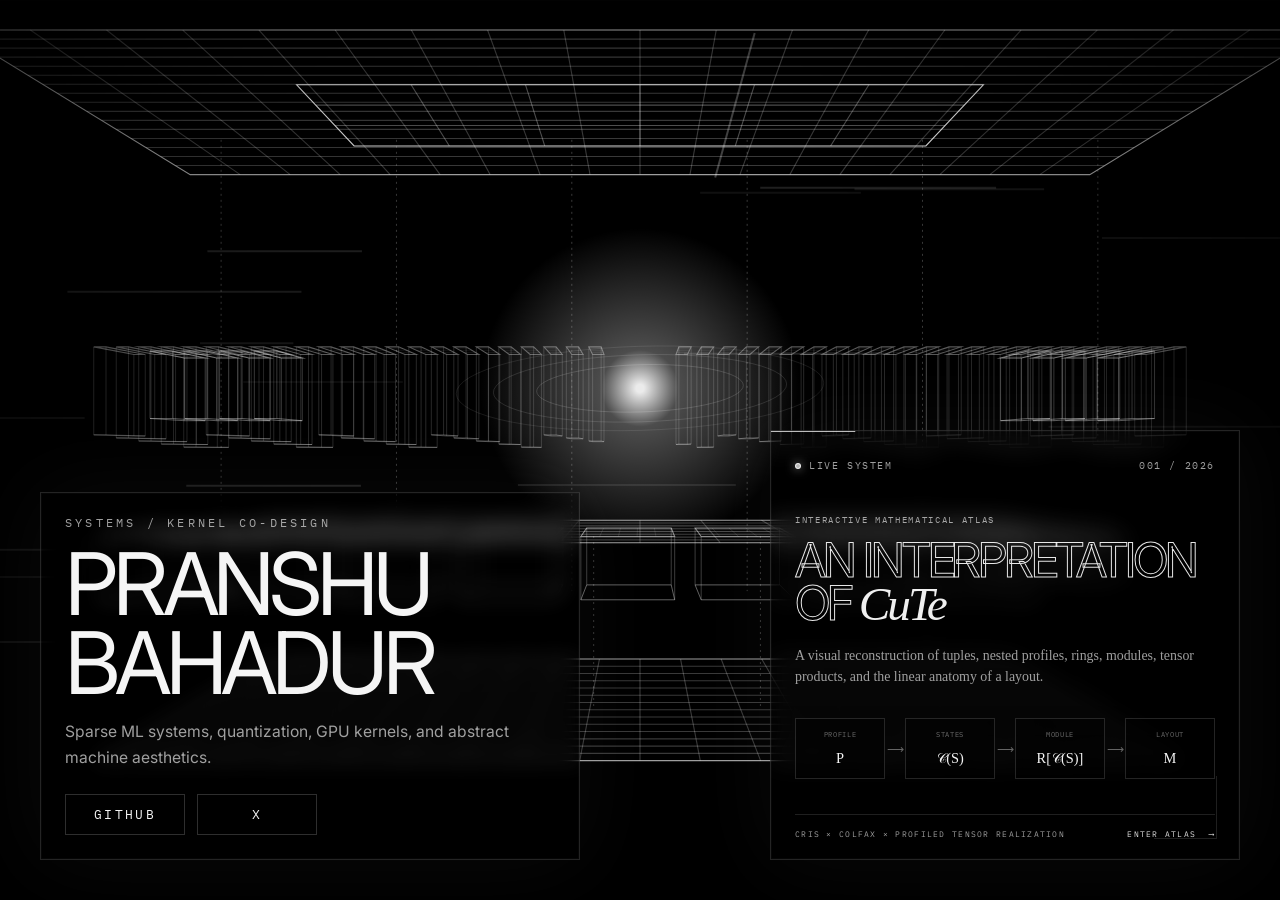
==== commit f74e8ede: "cute" ====
--- a/index.html
+++ b/index.html
@@ -29,9 +29,8 @@
 
     <a
       class="feature-card"
-      href="https://cute-universe.pranshubahadur.chatgpt.site"
-      target="_blank"
-      rel="noreferrer"
+      href="./formulation/index.html"
+      data-open-formulation
       aria-label="Open An Interpretation of CuTe"
     >
       <div class="feature-meta">
@@ -57,11 +56,35 @@
 
       <div class="feature-footer">
         <span>CRIS × COLFAX × PROFILED TENSOR REALIZATION</span>
-        <strong>ENTER ATLAS&nbsp; ↗</strong>
+        <strong>ENTER ATLAS&nbsp; ⟶</strong>
       </div>
     </a>
   </main>
 
+  <section class="formulation-portal" id="formulation-portal" aria-hidden="true" aria-label="An Interpretation of CuTe">
+    <header class="formulation-header">
+      <button type="button" data-close-formulation><span>←</span> RETURN TO INDEX</button>
+      <div>
+        <small>EMBEDDED SYSTEM / 001</small>
+        <strong>AN INTERPRETATION OF CuTe</strong>
+      </div>
+      <a href="./formulation/index.html" target="_blank" rel="noreferrer">OPEN SEPARATELY ↗</a>
+    </header>
+
+    <div class="formulation-frame-shell">
+      <div class="formulation-loading" aria-hidden="true">
+        <span>𝕋<sub>R</sub>(S)</span>
+        <small>LOADING THE PROFILED UNIVERSE</small>
+      </div>
+      <iframe
+        id="formulation-frame"
+        src="./formulation/index.html"
+        title="An Interpretation of CuTe — complete interactive formulation"
+        loading="eager"
+      ></iframe>
+    </div>
+  </section>
+
   <script src="./script.js"></script>
 </body>
 </html>
--- a/styles.css
+++ b/styles.css
@@ -138,6 +138,7 @@
   background-size: 54px 54px, 54px 54px, auto;
   box-shadow: inset 0 0 0 1px rgba(255,255,255,0.025), 0 0 80px rgba(255,255,255,0.04);
   text-decoration: none;
+  text-align: left;
   backdrop-filter: blur(12px);
   pointer-events: auto;
   transition: border-color 220ms ease, background-color 220ms ease, transform 220ms ease;
@@ -320,6 +321,153 @@
   white-space: nowrap;
 }
 
+.formulation-portal {
+  position: fixed;
+  z-index: 40;
+  inset: 0;
+  display: grid;
+  grid-template-rows: 54px 1fr;
+  visibility: hidden;
+  background: #000;
+  opacity: 0;
+  pointer-events: none;
+  transform: translateY(24px) scale(0.992);
+  transition: opacity 260ms ease, transform 360ms ease, visibility 360ms;
+}
+
+body.formulation-open {
+  overflow: hidden;
+}
+
+body.formulation-open .formulation-portal {
+  visibility: visible;
+  opacity: 1;
+  pointer-events: auto;
+  transform: translateY(0) scale(1);
+}
+
+.formulation-header {
+  position: relative;
+  z-index: 3;
+  display: grid;
+  grid-template-columns: 180px 1fr 180px;
+  align-items: center;
+  border-bottom: 1px solid rgba(255,255,255,0.15);
+  background: rgba(0,0,0,0.94);
+  font-family: "IBM Plex Mono", monospace;
+}
+
+.formulation-header > button,
+.formulation-header > a {
+  display: flex;
+  align-items: center;
+  justify-content: center;
+  gap: 10px;
+  height: 100%;
+  padding: 0 14px;
+  border: 0;
+  color: rgba(255,255,255,0.64);
+  background: transparent;
+  font: inherit;
+  font-size: 0.58rem;
+  letter-spacing: 0.11em;
+  text-decoration: none;
+  cursor: pointer;
+  transition: color 180ms ease, background 180ms ease;
+}
+
+.formulation-header > button {
+  border-right: 1px solid rgba(255,255,255,0.12);
+}
+
+.formulation-header > a {
+  border-left: 1px solid rgba(255,255,255,0.12);
+}
+
+.formulation-header > button:hover,
+.formulation-header > a:hover {
+  color: #fff;
+  background: rgba(255,255,255,0.055);
+}
+
+.formulation-header > div {
+  display: grid;
+  justify-items: center;
+  gap: 2px;
+}
+
+.formulation-header small {
+  color: rgba(255,255,255,0.34);
+  font-size: 0.48rem;
+  letter-spacing: 0.16em;
+}
+
+.formulation-header strong {
+  color: rgba(255,255,255,0.84);
+  font-family: Georgia, "Times New Roman", serif;
+  font-size: 0.86rem;
+  font-weight: 400;
+}
+
+.formulation-frame-shell {
+  position: relative;
+  min-height: 0;
+  overflow: hidden;
+  background: #000;
+}
+
+.formulation-frame-shell iframe {
+  position: absolute;
+  z-index: 2;
+  inset: 0;
+  width: 100%;
+  height: 100%;
+  border: 0;
+  background: #000;
+  opacity: 0;
+  transition: opacity 320ms ease;
+}
+
+.formulation-frame-shell.is-loaded iframe {
+  opacity: 1;
+}
+
+.formulation-loading {
+  position: absolute;
+  z-index: 1;
+  inset: 0;
+  display: grid;
+  place-items: center;
+  align-content: center;
+  gap: 12px;
+  color: rgba(255,255,255,0.72);
+  background:
+    linear-gradient(rgba(255,255,255,0.035) 1px, transparent 1px),
+    linear-gradient(90deg, rgba(255,255,255,0.035) 1px, transparent 1px),
+    #000;
+  background-size: 72px 72px;
+  transition: opacity 260ms ease;
+}
+
+.formulation-loading span {
+  color: transparent;
+  font-family: Georgia, "Times New Roman", serif;
+  font-size: clamp(3rem, 8vw, 7rem);
+  -webkit-text-stroke: 1px rgba(255,255,255,0.82);
+}
+
+.formulation-loading small {
+  color: rgba(255,255,255,0.36);
+  font-family: "IBM Plex Mono", monospace;
+  font-size: 0.52rem;
+  letter-spacing: 0.2em;
+}
+
+.formulation-frame-shell.is-loaded .formulation-loading {
+  opacity: 0;
+  pointer-events: none;
+}
+
 @media (max-width: 980px) {
   body {
     overflow: auto;
@@ -384,6 +532,38 @@
   .feature-footer {
     justify-content: flex-end;
   }
+
+  .formulation-portal {
+    grid-template-rows: 48px 1fr;
+  }
+
+  .formulation-header {
+    grid-template-columns: 54px 1fr 54px;
+  }
+
+  .formulation-header > button,
+  .formulation-header > a {
+    padding: 0;
+    font-size: 0;
+  }
+
+  .formulation-header > button span {
+    font-size: 1rem;
+  }
+
+  .formulation-header > a::after {
+    content: "↗";
+    font-family: Georgia, "Times New Roman", serif;
+    font-size: 1rem;
+  }
+
+  .formulation-header small {
+    display: none;
+  }
+
+  .formulation-header strong {
+    font-size: 0.7rem;
+  }
 }
 
 @media (prefers-reduced-motion: reduce) {
